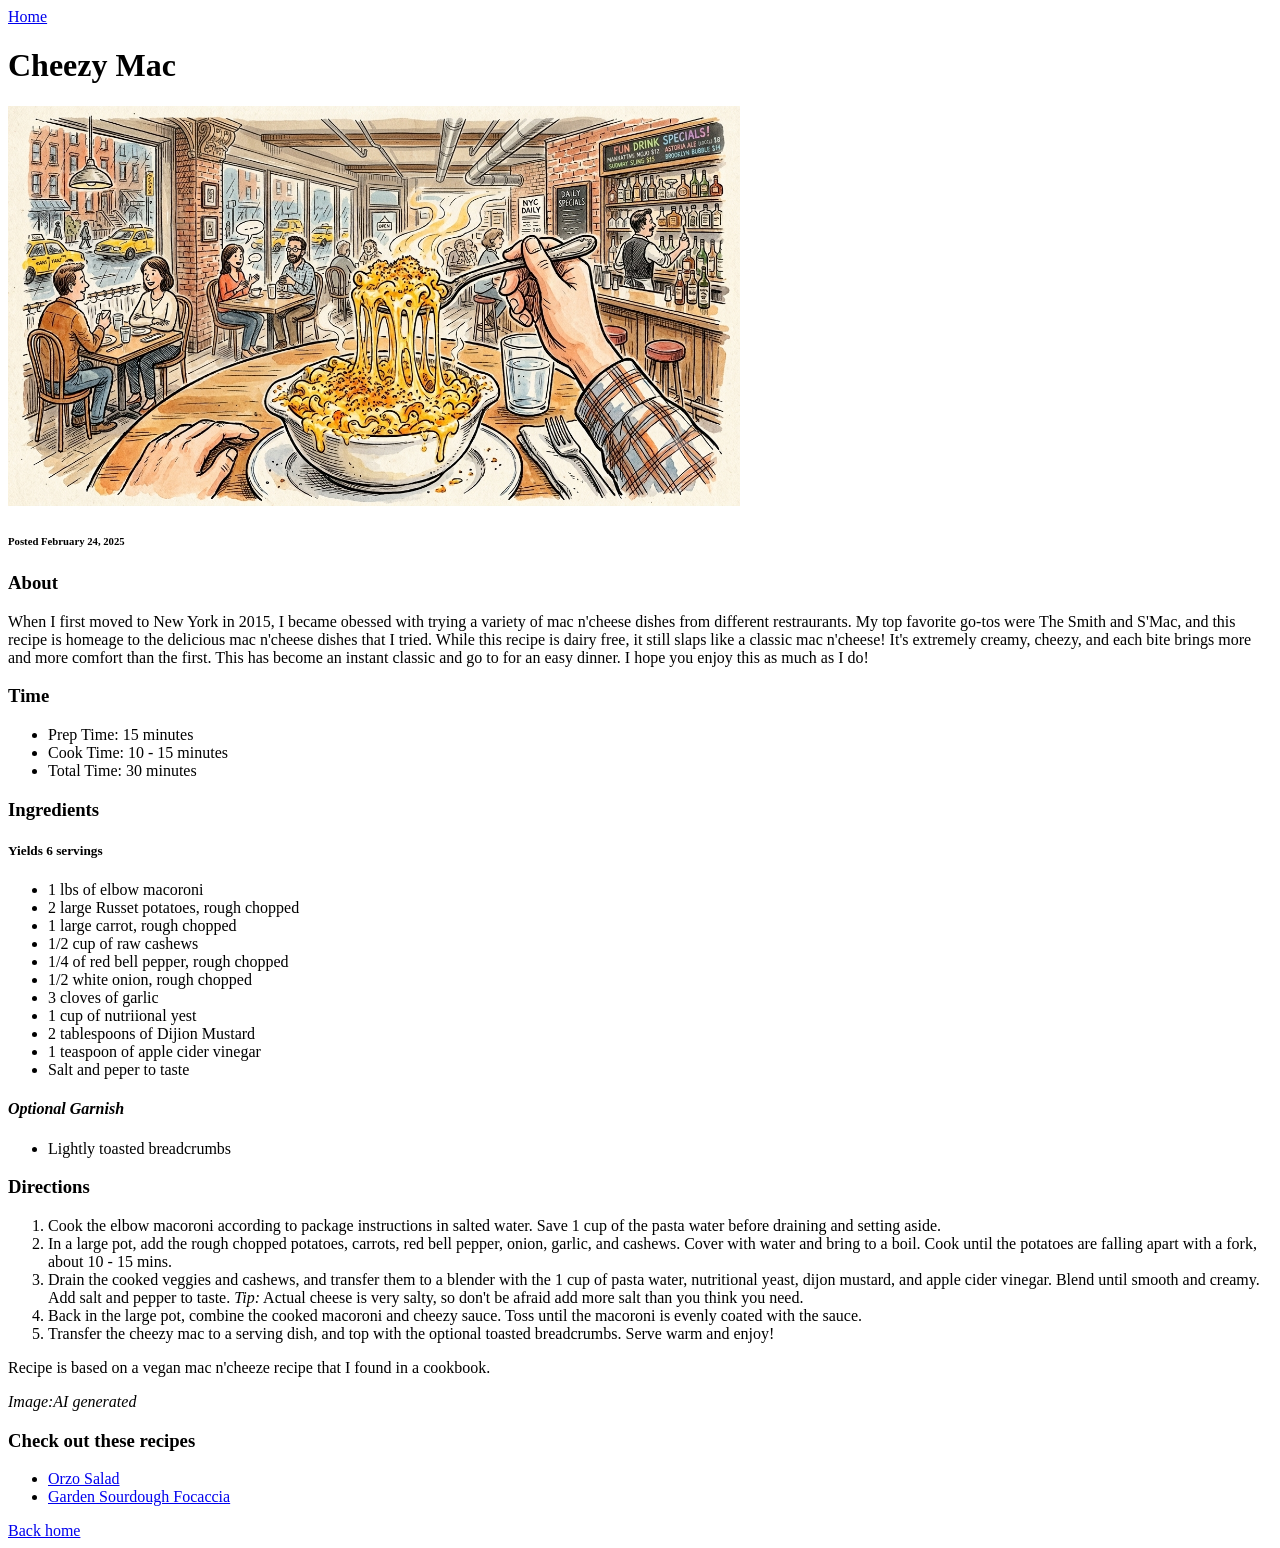
==== recipes/cheezy-mac.html @ c47fcfea "git commit -m "Add new recipes and update README"" ====
<!DOCTYPE html>
<html lang="en">
<head>
    <meta charset="utf-8">
    <title>Cheezy Mac</title>
</head>
<body>
    <nav class="navbar">
        <a href="../index.html">Home</a>
    </nav>
    <h1>Cheezy Mac</h1>
        <img src="../img/cheezy-mac-main.png" height="400; width: auto" alt="Cheesy mac n'cheese in a New York restraurant. ">
    <h6>Posted February 24, 2025</h6>
    <h3>About</h3>
    <p>When I first moved to New York in 2015, I became obessed with trying a variety of mac n'cheese dishes from different restraurants. My top favorite go-tos were The Smith and S'Mac, and this recipe is homeage to the delicious mac n'cheese dishes that I tried. While this recipe is dairy free, it still slaps like a classic mac n'cheese! It's extremely creamy, cheezy, and each bite brings more and more comfort than the first. This has become an instant classic and go to for an easy dinner. I hope you enjoy this as much as I do!</p>
    <h3>Time</h3>
    <ul>
        <li>Prep Time: 15 minutes</li>
        <li>Cook Time: 10 - 15 minutes</li>
        <li>Total Time: 30 minutes</li> 
    </ul>
    <h3>Ingredients</h3>
    <h5>Yields 6 servings</h5>
    <ul>
        <li>1 lbs of elbow macoroni</li>
        <li>2 large Russet potatoes, rough chopped</li>
        <li>1 large carrot, rough chopped</li>
        <li>1/2 cup of raw cashews</li>
        <li>1/4 of red bell pepper, rough chopped</li>
        <li>1/2 white onion, rough chopped</li>
        <li>3 cloves of garlic</li>
        <li>1 cup of nutriional yest</li>
        <li>2 tablespoons of Dijion Mustard</li>
        <li>1 teaspoon of apple cider vinegar</li>
        <li>Salt and peper to taste</li>
    </ul>
    <h4><em>Optional Garnish</em></h4>
    <ul>
        <li>Lightly toasted breadcrumbs</li>
        </ul>

    <h3>Directions</h3>
    <ol>
        <li>Cook the elbow macoroni according to package instructions in salted water. Save 1 cup of the pasta water before draining and setting aside.</li>
        <li>In a large pot, add the rough chopped potatoes, carrots, red bell pepper, onion, garlic, and cashews. Cover with water and bring to a boil. Cook until the potatoes are falling apart with a fork, about 10 - 15 mins.</li>
        <li>Drain the cooked veggies and cashews, and transfer them to a blender with the 1 cup of pasta water, nutritional yeast, dijon mustard, and apple cider vinegar. Blend until smooth and creamy. Add salt and pepper to taste. <em>Tip:</em> Actual cheese is very salty, so don't be afraid add more salt than you think you need.</li>
        <li>Back in the large pot, combine the cooked macoroni and cheezy sauce. Toss until the macoroni is evenly coated with the sauce.</li>
        <li>Transfer the cheezy mac to a serving dish, and top with the optional toasted breadcrumbs. Serve warm and enjoy!</li>
    </ol>
    <footer>
        <p>Recipe is based on a vegan mac n'cheeze recipe that I found in a cookbook.</p>
        <p><em>Image:AI generated</em></p>
        <h3>Check out these recipes</h3>
        <ul>
            <li><a href="orzo-salad.html">Orzo Salad</a></li>
            <li><a href="garden-sourdough-focaccia.html">Garden Sourdough Focaccia</a></li>
        </ul>
    </footer>
    <nav class="navbar">
        <a href="../index.html">Back home</a>
    </nav>
</body>
</html>
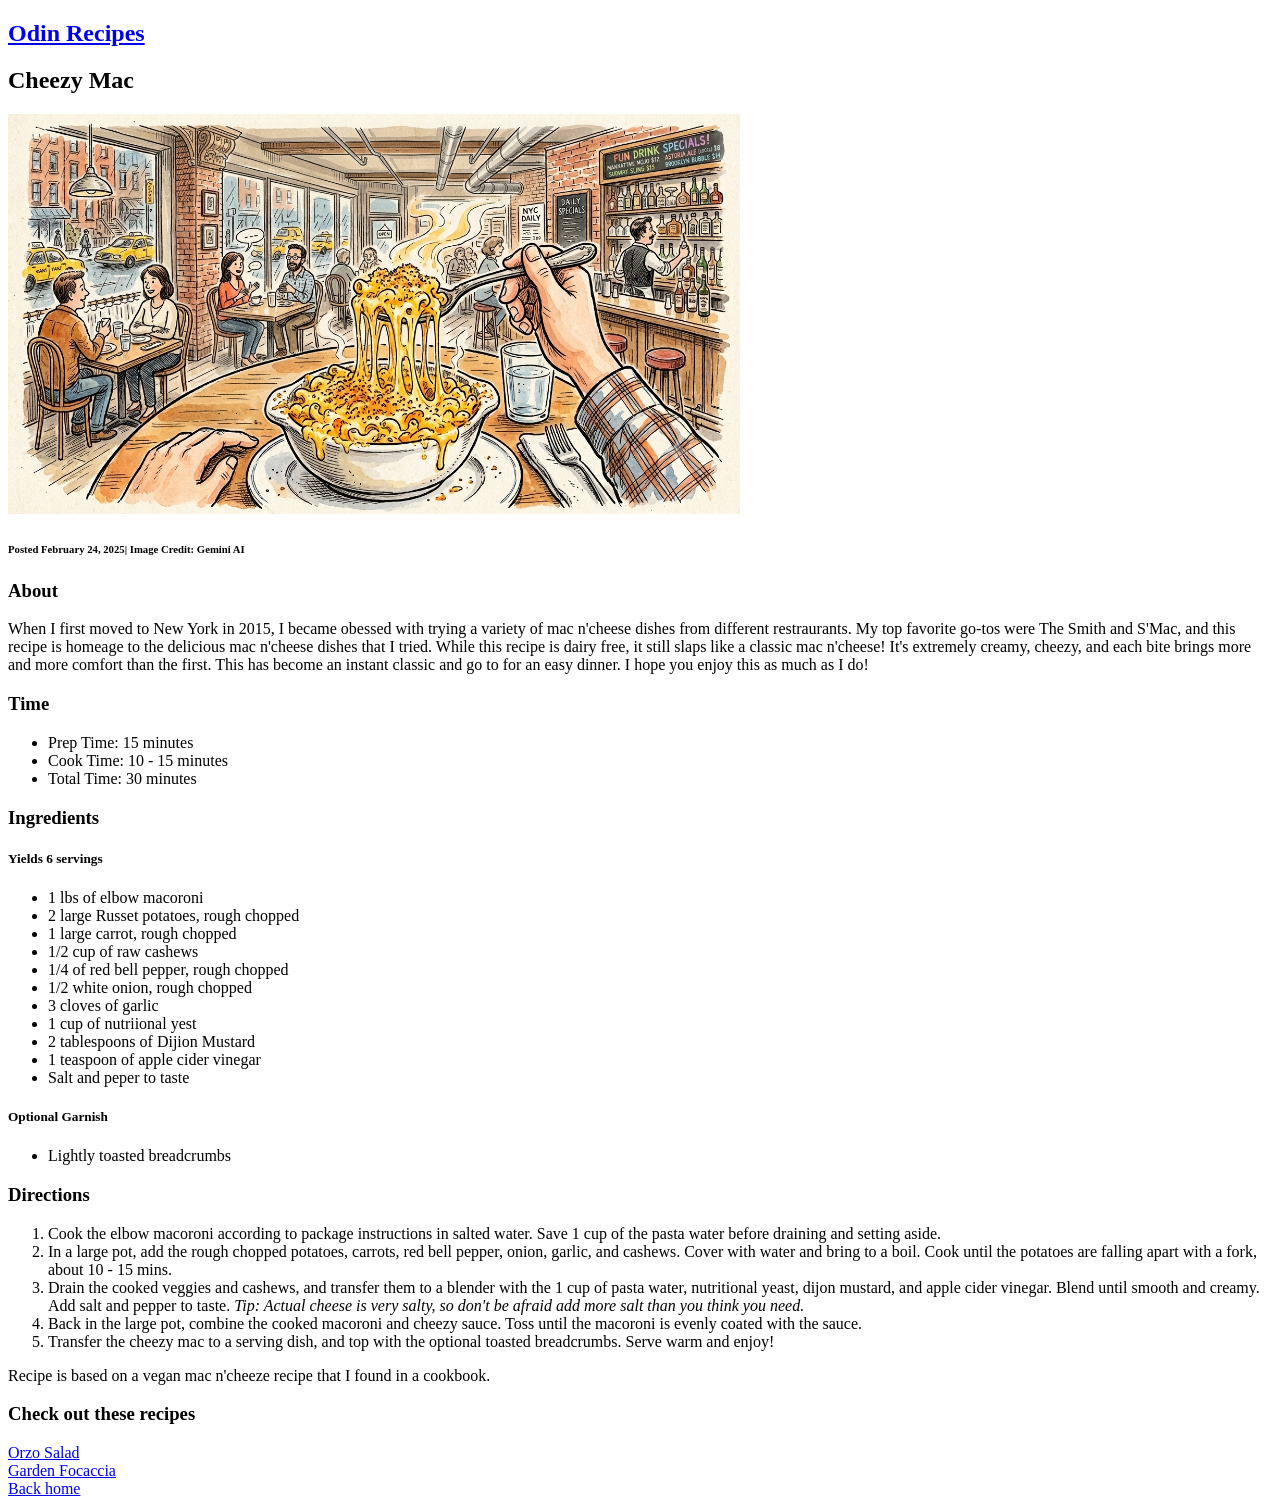
==== commit 9454f4e4: "Changes to match up to CSS" ====
--- a/recipes/cheezy-mac.html
+++ b/recipes/cheezy-mac.html
@@ -3,18 +3,19 @@
 <head>
     <meta charset="utf-8">
     <title>Cheezy Mac</title>
+    <link rel="stylesheet" href="../style.css">
 </head>
 <body>
     <nav class="navbar">
-        <a href="../index.html">Home</a>
+        <h1><a href="../index.html">Odin Recipes</a></h1>
     </nav>
-    <h1>Cheezy Mac</h1>
+    <h2>Cheezy Mac</h2>
         <img src="../img/cheezy-mac-main.png" height="400; width: auto" alt="Cheesy mac n'cheese in a New York restraurant. ">
-    <h6>Posted February 24, 2025</h6>
+    <h6>Posted February 24, 2025| Image Credit: Gemini AI</h6>
     <h3>About</h3>
     <p>When I first moved to New York in 2015, I became obessed with trying a variety of mac n'cheese dishes from different restraurants. My top favorite go-tos were The Smith and S'Mac, and this recipe is homeage to the delicious mac n'cheese dishes that I tried. While this recipe is dairy free, it still slaps like a classic mac n'cheese! It's extremely creamy, cheezy, and each bite brings more and more comfort than the first. This has become an instant classic and go to for an easy dinner. I hope you enjoy this as much as I do!</p>
     <h3>Time</h3>
-    <ul>
+    <ul class="time">
         <li>Prep Time: 15 minutes</li>
         <li>Cook Time: 10 - 15 minutes</li>
         <li>Total Time: 30 minutes</li> 
@@ -34,7 +35,7 @@
         <li>1 teaspoon of apple cider vinegar</li>
         <li>Salt and peper to taste</li>
     </ul>
-    <h4><em>Optional Garnish</em></h4>
+    <h5>Optional Garnish</h5>
     <ul>
         <li>Lightly toasted breadcrumbs</li>
         </ul>
@@ -43,20 +44,17 @@
     <ol>
         <li>Cook the elbow macoroni according to package instructions in salted water. Save 1 cup of the pasta water before draining and setting aside.</li>
         <li>In a large pot, add the rough chopped potatoes, carrots, red bell pepper, onion, garlic, and cashews. Cover with water and bring to a boil. Cook until the potatoes are falling apart with a fork, about 10 - 15 mins.</li>
-        <li>Drain the cooked veggies and cashews, and transfer them to a blender with the 1 cup of pasta water, nutritional yeast, dijon mustard, and apple cider vinegar. Blend until smooth and creamy. Add salt and pepper to taste. <em>Tip:</em> Actual cheese is very salty, so don't be afraid add more salt than you think you need.</li>
+        <li>Drain the cooked veggies and cashews, and transfer them to a blender with the 1 cup of pasta water, nutritional yeast, dijon mustard, and apple cider vinegar. Blend until smooth and creamy. Add salt and pepper to taste. <em>Tip: Actual cheese is very salty, so don't be afraid add more salt than you think you need.</em></li>
         <li>Back in the large pot, combine the cooked macoroni and cheezy sauce. Toss until the macoroni is evenly coated with the sauce.</li>
         <li>Transfer the cheezy mac to a serving dish, and top with the optional toasted breadcrumbs. Serve warm and enjoy!</li>
     </ol>
-    <footer>
-        <p>Recipe is based on a vegan mac n'cheeze recipe that I found in a cookbook.</p>
-        <p><em>Image:AI generated</em></p>
+        <p class="footer">Recipe is based on a vegan mac n'cheeze recipe that I found in a cookbook.</p>
         <h3>Check out these recipes</h3>
-        <ul>
-            <li><a href="orzo-salad.html">Orzo Salad</a></li>
-            <li><a href="garden-sourdough-focaccia.html">Garden Sourdough Focaccia</a></li>
-        </ul>
-    </footer>
-    <nav class="navbar">
+        <div class="container">
+            <div><a href="orzo-salad.html">Orzo Salad</a></div>
+            <div><a href="garden-sourdough-focaccia.html">Garden Focaccia</a></div>
+        </div>
+    <nav class="navbar" class="border"> 
         <a href="../index.html">Back home</a>
     </nav>
 </body>
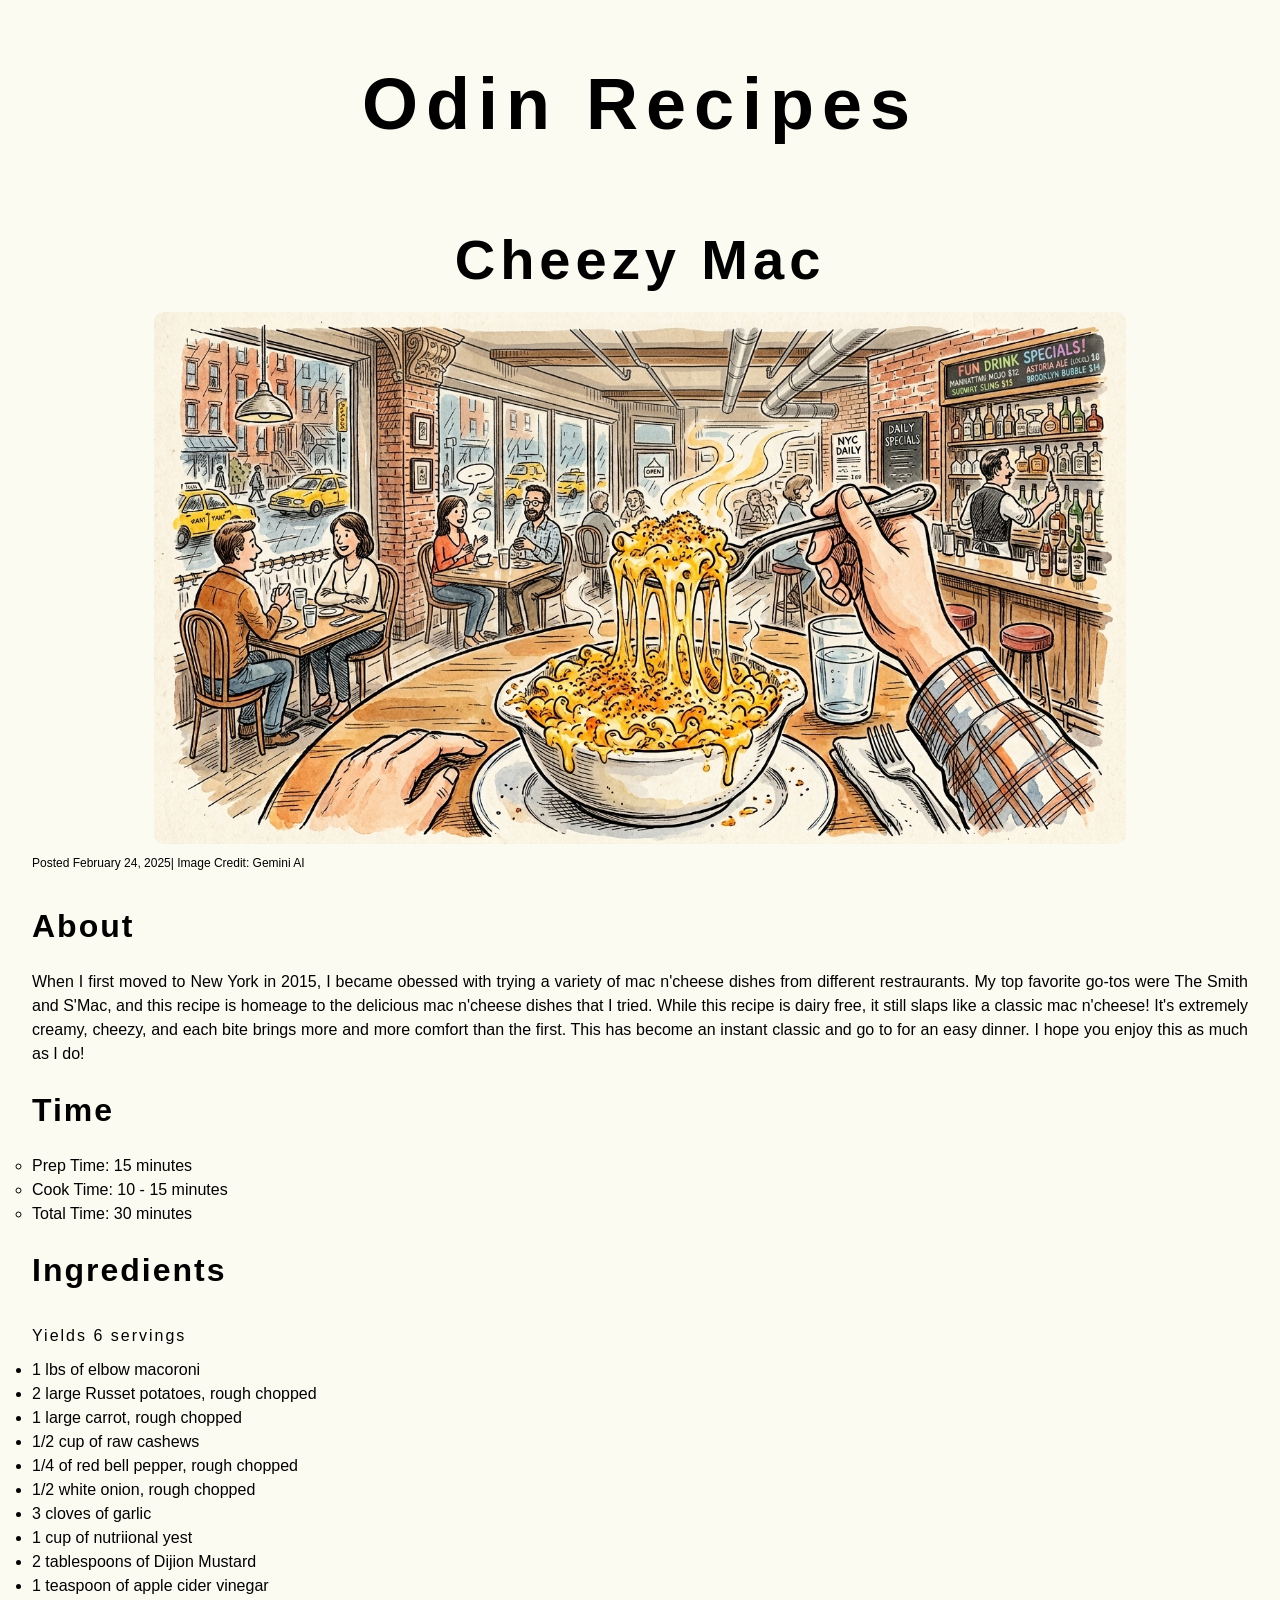
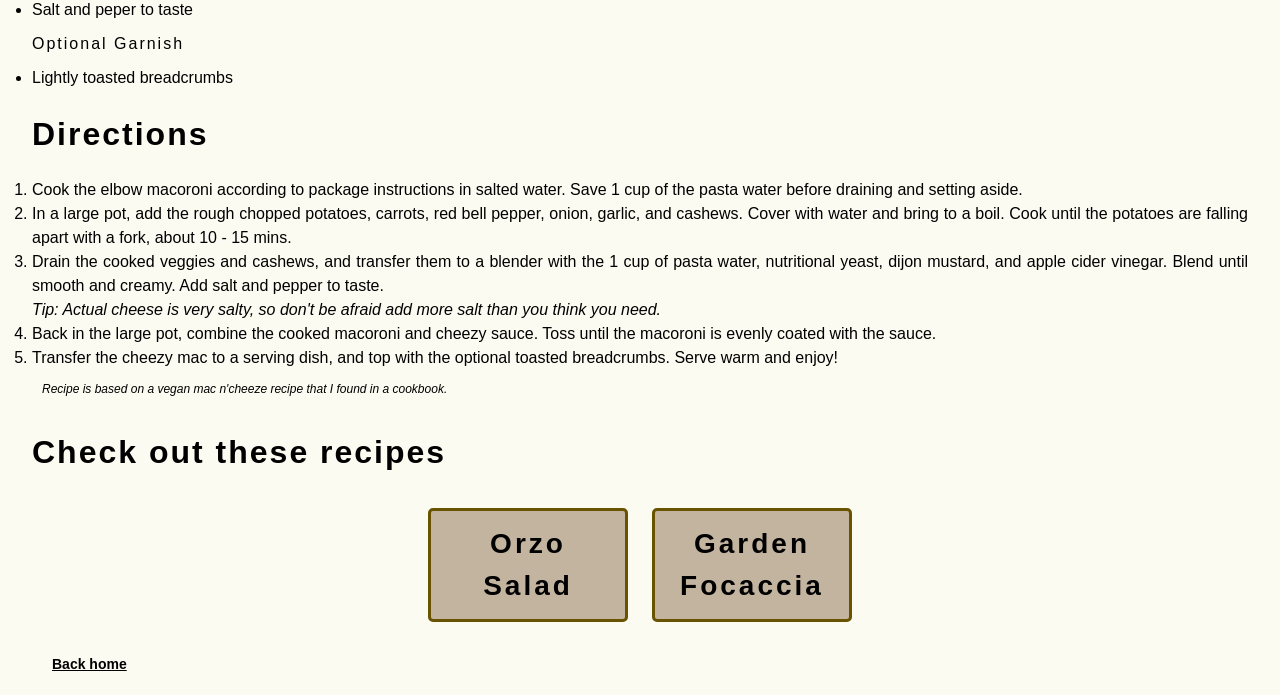
==== commit 0196645c: "Update bottom nav class to match other pages" ====
--- a/recipes/cheezy-mac.html
+++ b/recipes/cheezy-mac.html
@@ -54,7 +54,7 @@
             <div><a href="orzo-salad.html">Orzo Salad</a></div>
             <div><a href="garden-sourdough-focaccia.html">Garden Focaccia</a></div>
         </div>
-    <nav class="navbar" class="border"> 
+    <nav class="bottom"> 
         <a href="../index.html">Back home</a>
     </nav>
 </body>
--- a/style.css
+++ b/style.css
@@ -0,0 +1,190 @@
+* {
+    margin: 0;
+    padding: 0;
+    box-sizing: border-box;
+    background: #fcfbf2;
+    color:#000000;
+}
+
+h1,
+h2,
+h3,
+h4,
+h5,
+h6 {
+    font-family: 'Noto Sans', sans-serif;
+    padding-top: 10px;
+    padding-bottom: 10px;
+}
+
+h3.recipe-page {
+    text-align: left;
+}
+
+h1 {
+    text-align: center;
+    font-size: 72px;
+    font-weight: 800;
+    padding: 30px;
+    letter-spacing: 8px;
+    text-decoration: none;
+}
+
+h2 {
+    text-align: center;
+    font-size: 56px;
+    letter-spacing: 5px;
+}
+
+h3 {
+    text-align: left;
+    font-size: 32px;
+    letter-spacing: 2px;
+    padding: 20px 0;
+}
+
+h4 {
+    text-align: left;
+    font-size: 24px;
+}
+h5 {
+    text-align: left;
+    font-size: 16px;
+    letter-spacing: 2px;
+    font-weight: 400;
+}
+h6 {
+    text-align: left;
+    font-size: 12px;
+    font-weight: 100;
+}
+
+p {
+    white-space: normal;
+}
+
+body {
+    font-family: 'Arial', san-serif;
+    font-size: 16px;
+    line-height: 1.5;
+    text-align: justify;
+    margin: 0 32px; /* 0 top/button 32 left/right */
+}
+
+em {
+    display: block;
+}
+
+p.footer {
+    font-size: 12px;
+    font-style: italic;
+    margin: 10px;
+    white-space: normal;
+    text-align: left;
+}
+
+.footer a {
+    padding-inline-start: 0;
+    text-decoration: underline;
+}
+
+img {
+    display: block;
+    height: auto;
+    max-width: 80%;
+    margin: auto;
+    border-radius: 10px;
+}
+
+.container > * {
+    border: 3px solid #6a5300;
+    background-color:#c3b4a0 ;
+    border-radius: 5px;
+    width: 200px;
+    height: auto;
+    padding: 12px;
+    margin: 12px;
+    font-size: 28px;
+    font-weight: bold;
+    white-space: normal;
+}
+
+.container > div > a {
+    display: block;
+    text-align: center;
+    background: inherit;
+    text-decoration: none;
+    color: inherit;
+    letter-spacing: 3px;
+}
+
+.container > div > a:hover {
+    background-color: #8a7358;
+    color: #fcfbf2;
+    cursor: pointer;
+}
+
+.container > div:hover {
+    background-color: #8a7358;
+}
+
+.container {
+    width: auto;
+    display: flex;
+    flex-flow: row wrap;
+    justify-content: center;
+}
+
+li {
+    display: list-item;
+    line-height: 1.5;
+}
+
+ul.time {
+    list-style-type: circle;
+    font-size: 16px;
+}
+
+#no-bullet {
+    list-style-type: none;
+}
+
+a {
+    text-decoration: none;
+}
+
+/*unvisited link*/
+a:link {
+    color: #000000;
+}
+
+/*visited link*/
+a:visited {
+    color: #4e414e;
+}
+
+/*mouse over link*/
+a:hover {
+    color: #3c673c;
+}
+
+/*selected link*/
+a:active {
+    color: #024302;
+}
+
+/* navbar */
+nav.navbar {
+    display: block;
+    padding: 20px;
+    font-size: 16px;
+    font-weight:400;
+    text-decoration: none;
+}
+
+nav.bottom {
+    padding: 20px;
+    text-decoration: underline;
+    font-size: 14px;
+    font-weight: bold;
+}
